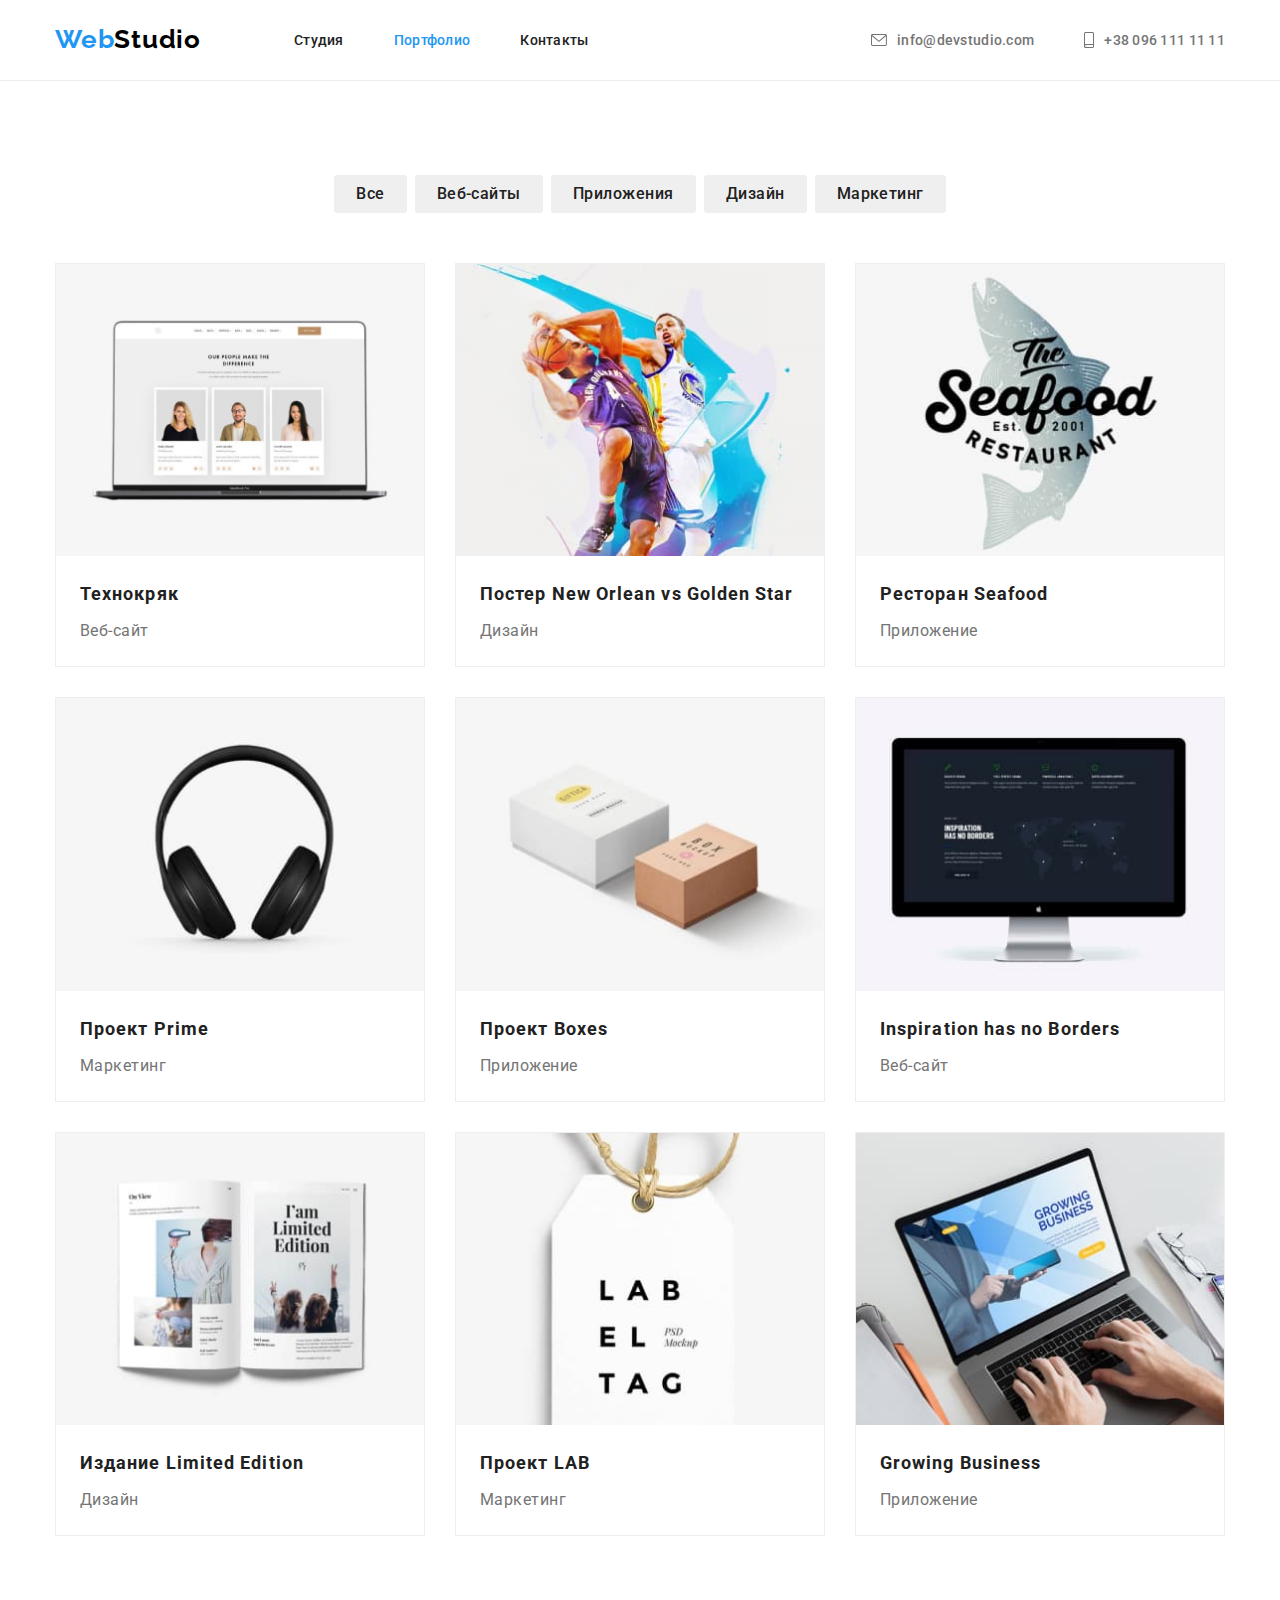
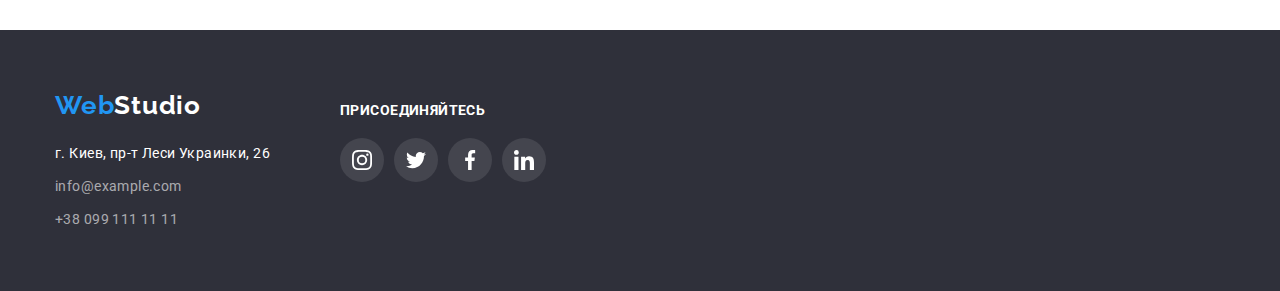
==== portfolio.html @ 97692de7 "add files" ====
<!DOCTYPE html>
<html lang="en">
  <head>
    <meta charset="UTF-8" />
    <meta http-equiv="X-UA-Compatible" content="IE=edge" />
    <meta name="viewport" content="width=device-width, initial-scale=1.0" />
    <title>Портфолио</title>
    <link rel="preconnect" href="https://fonts.gstatic.com" />
    <link
      href="https://fonts.googleapis.com/css2?family=Raleway:wght@400;700&family=Roboto:wght@400;500;700;900&display=swap"
      rel="stylesheet"
    />
    <link rel="stylesheet" href="./css/modern-normalize.css" />
    <link rel="stylesheet" href="./css/styles.css" />
  </head>
  <body>
    <!-- навигация в верху страницы, такая же шапка, как на главной (студия) -->
    <header class="portfolio-header">
      <div class="container">
        <nav class="nav-logo portfolio-nav-logo">
          <a href="./index.html" class="logo-link"
            ><span class="logo-link-part">Web</span>Studio</a
          >
          <ul class="nav-header">
            <li><a href="./index.html" class="nav-header-item">Студия</a></li>
            <li>
              <a href="" class="nav-header-item current">Портфолио</a>
            </li>
            <li><a href="" class="nav-header-item">Контакты</a></li>
          </ul>
          <ul class="header-contacts">
            <li>
              <a href="mailto:info@devstudio.com" class="header-contacts-item">
                <svg class="icon-mail" width="16" height="12">
                  <use
                    href="./images/icons/symbol-defs.svg#icon-envelope"
                  ></use>
                </svg>
                info@devstudio.com</a
              >
            </li>
            <li>
              <a href="tel:+380961111111" class="header-contacts-item">
                <svg class="icon-smartphone" width="10" height="16">
                  <use
                    href="./images/icons/symbol-defs.svg#icon-smartphone"
                  ></use>
                </svg>
                +38 096 111 11 11</a
              >
            </li>
          </ul>
        </nav>
      </div>
    </header>

    <main>
      <h1 class="visually-hidden">Примеры работ</h1>
      <!-- кнопки фильтр примеров работ -->
      <section class="portfolio container">
        <ul class="portfolio-button-list">
          <li><button type="button" class="works-button">Все</button></li>
          <li>
            <button type="button" class="works-button">Веб-сайты</button>
          </li>
          <li>
            <button type="button" class="works-button">Приложения</button>
          </li>
          <li><button type="button" class="works-button">Дизайн</button></li>
          <li>
            <button type="button" class="works-button">Маркетинг</button>
          </li>
        </ul>
        <!-- карточки примеров работ -->
        <ul class="card-set">
          <li class="card-set-item">
            <a href="#">
              <img src="./images/technocryak.jpg" alt="Технокряк" />
              <div class="card-set-text">
                <h2 class="works-cart-title">Технокряк</h2>
                <p class="works-cart-text">Веб-сайт</p>
              </div>
            </a>
          </li>
          <li class="card-set-item">
            <a href="#">
              <img
                src="./images/neworleangoldenstar.jpg"
                alt="Постер New Orlean vs Golden Star"
              />
              <div class="card-set-text">
                <h2 class="works-cart-title">
                  Постер New Orlean vs Golden Star
                </h2>
                <p class="works-cart-text">Дизайн</p>
              </div>
            </a>
          </li>
          <li class="card-set-item">
            <a href="">
              <img src="./images/seafood.jpg" alt="Ресторан Seafood" />
              <div class="card-set-text">
                <h2 class="works-cart-title">Ресторан Seafood</h2>
                <p class="works-cart-text">Приложение</p>
              </div>
            </a>
          </li>
          <li class="card-set-item">
            <a href="#">
              <img src="./images/prime.jpg" alt="Проект Prime" />
              <div class="card-set-text">
                <h2 class="works-cart-title">Проект Prime</h2>
                <p class="works-cart-text">Маркетинг</p>
              </div>
            </a>
          </li>
          <li class="card-set-item">
            <a href="#">
              <img src="./images/boxes.jpg" alt="Проект Boxes" />
              <div class="card-set-text">
                <h2 class="works-cart-title">Проект Boxes</h2>
                <p class="works-cart-text">Приложение</p>
              </div>
            </a>
          </li>
          <li class="card-set-item">
            <a href="#">
              <img
                src="./images/inspirationhasnoborders.jpg"
                alt="Inspiration has no Borders"
              />
              <div class="card-set-text">
                <h2 class="works-cart-title">Inspiration has no Borders</h2>
                <p class="works-cart-text">Веб-сайт</p>
              </div>
            </a>
          </li>
          <li class="card-set-item">
            <a href="#">
              <img
                src="./images/limitededition.jpg"
                alt="Издание Limited Edition"
              />
              <div class="card-set-text">
                <h2 class="works-cart-title">Издание Limited Edition</h2>
                <p class="works-cart-text">Дизайн</p>
              </div>
            </a>
          </li>
          <li class="card-set-item">
            <a href="#">
              <img src="./images/lab.jpg" alt="Проект LAB" />
              <div class="card-set-text">
                <h2 class="works-cart-title">Проект LAB</h2>
                <p class="works-cart-text">Маркетинг</p>
              </div>
            </a>
          </li>
          <li class="card-set-item">
            <a href="#">
              <img src="./images/growingbusiness.jpg" alt="Growing Business" />
              <div class="card-set-text">
                <h2 class="works-cart-title">Growing Business</h2>
                <p class="works-cart-text">Приложение</p>
              </div>
            </a>
          </li>
        </ul>
      </section>
    </main>

    <!-- footer -->
    <footer class="footer">
      <div class="container">
        <div class="footer-contacts-wrapper">
          <a href="./index.html" class="logo-link-footer"
            ><span class="logo-link-part">Web</span>Studio</a
          >
          <address>
            <p class="footer-location-text">г. Киев, пр-т Леси Украинки, 26</p>
            <a href="mailto:info@example.com" class="footer-contacts"
              >info@example.com
            </a>
            <a href="tel:+380991111111" class="footer-contacts"
              >+38 099 111 11 11
            </a>
          </address>
        </div>
        <div class="footer-join">
          <h3>Присоединяйтесь</h3>
          <ul class="footer-social-list">
            <li class="footer-social-item">
              <a href="#" class="footer-social-link">
                <svg width="44" height="44">
                  <use
                    href="./images/icons/symbol-defs.svg#icon-instagram-2"
                  ></use>
                </svg>
              </a>
            </li>
            <li class="footer-social-item">
              <a href="#" class="footer-social-link">
                <svg width="44" height="44">
                  <use
                    href="./images/icons/symbol-defs.svg#icon-twitter-1"
                  ></use>
                </svg>
              </a>
            </li>
            <li class="footer-social-item">
              <a href="#" class="footer-social-link">
                <svg width="44" height="44">
                  <use
                    href="./images/icons/symbol-defs.svg#icon-facebook-1"
                  ></use>
                </svg>
              </a>
            </li>
            <li class="footer-social-item">
              <a href="#" class="footer-social-link">
                <svg width="44" height="44">
                  <use
                    href="./images/icons/symbol-defs.svg#icon-linkedin-1"
                  ></use>
                </svg>
              </a>
            </li>
          </ul>
        </div>
      </div>
    </footer>
  </body>
</html>
---- css/styles.css ----
:root {
  --brand-color: rgba(33, 150, 243, 1);
  --text-blue-color: rgba(33, 150, 243, 1);
  --text-white-color: rgba(255, 255, 255, 1);
  --text-logo-color: rgba(0, 0, 0, 1);
  --text-bold-color: rgba(33, 33, 33, 1);
  --text-main-color: rgba(117, 117, 117, 1);
  --link-hover-color: rgba(33, 150, 243, 1);
  --link-footer-color: rgba(255, 255, 255, 0.6);
  --background-dark: rgba(47, 48, 58, 1);
  --background-light: rgba(245, 244, 250, 1);
  --background-white: rgba(255, 255, 255, 1);

  --card-set-gap: 30px;
}

body {
  font-family: 'Roboto', sans-serif;
  /* font-family: 'Raleway', sans-serif; */
}

h1,
h2,
h3,
h4,
h5,
h6,
p {
  margin: 0;
}

img {
  display: block;
  max-width: 100%;
  height: auto;
}

/* ---COMMON--- */

.section-title {
  font-weight: bold;
  font-size: 36px;
  line-height: 42px;
  text-align: center;
  letter-spacing: 0.03em;
  color: var(--text-bold-color);
}

.nav-header-item.current {
  color: var(--link-hover-color);
}

.visually-hidden {
  position: absolute;
  width: 1px;
  height: 1px;
  margin: -1px;
  border: 0;
  padding: 0;
  white-space: nowrap;
  clip-path: inset(100%);
  clip: rect(0 0 0 0);
  overflow: hidden;
}

/* CONTAINER */
.container {
  width: 1200px;
  padding-left: 15px;
  padding-right: 15px;

  margin-left: auto;
  margin-right: auto;

  /* outline: 1px solid tomato; */
}

/* ---INDEX.HTML--- */

/* HEADER */

.nav-logo,
.nav-header,
.header-contacts {
  display: flex;
}

.nav-logo {
  justify-content: space-between;
  align-items: center;

  padding-top: 24px;
  padding-bottom: 24px;
}

.nav-logo .logo-link {
  font-family: 'Raleway', sans-serif;
  font-weight: bold;
  font-size: 26px;
  line-height: 31px;
  letter-spacing: 0.03em;
  color: var(--text-logo-color);
}

.logo-link {
  margin-right: 93px;
}

.logo-link-part {
  color: var(--brand-color);
}

.nav-header {
  font-weight: 500;
  font-size: 14px;
  line-height: 16px;
  letter-spacing: 0.02em;
}

.nav-header li:not(:first-child) {
  margin-left: 50px;
}

.nav-header-item {
  padding-top: 32px;
  padding-bottom: 19px;

  color: var(--text-bold-color);
}

.nav-header-item:hover,
.nav-header-item:focus {
  color: var(--link-hover-color);
}

.header-contacts {
  font-weight: 500;
  font-size: 14px;
  line-height: 16px;
  letter-spacing: 0.02em;
}

.header-contacts {
  /* margin-left: 331px; */
  margin-left: auto;
}

.header-contacts li:last-child {
  margin-left: 50px;
}

.header-contacts-item {
  display: flex;
  align-items: center;

  color: var(--text-main-color);
}

.header-contacts-item:hover,
.header-contacts-item:focus {
  color: var(--link-hover-color);
}

.icon-mail {
  margin-right: 10px;
  fill: currentColor;
}

.icon-smartphone {
  margin-right: 10px;
  /* fill: var(--text-main-color); */
  fill: currentColor;
}

/* СЕКЦИЯ ЗАКАЗАТЬ УСЛУГУ */

.tagline-section {
  max-width: 1600px;
  /* height: 600px; */
  margin-left: auto;
  margin-right: auto;
  padding-top: 200px;
  padding-bottom: 200px;

  background-color: var(--background-dark);
  background-image: linear-gradient(
      to right,
      rgba(47, 48, 58, 0.4),
      rgba(47, 48, 58, 0.4)
    ),
    url(../images/back-header.jpg);
  background-size: cover;
  background-repeat: no-repeat;
  background-position: center;
  text-align: center;
}

.tagline-section-title {
  /* padding-top: 200px; */
  width: 696px;
  margin-left: auto;
  margin-right: auto;

  font-weight: 900;
  font-size: 44px;
  line-height: 60px;
  /* or 136% */

  letter-spacing: 0.06em;
  text-transform: uppercase;
  color: var(--text-white-color);
}

.tagline-section-order {
  display: inline-block;
  margin-top: 30px;
  /* margin-bottom: 200px; */
  padding: 10px 32px;

  font-weight: bold;
  font-size: 16px;
  line-height: 30px;
  /* identical to box height, or 187% */

  /* text-align: center; */
  letter-spacing: 0.06em;
  color: var(--text-white-color);
  background: var(--brand-color);
  border-radius: 5px;
}

.advantages-section {
  padding-top: 107px;
}

.container.advantages-section ul {
  display: flex;
  justify-content: space-between;
}

/* .advantages-section-list .icon-advantages{
  display: flex;.
  justify-content: center;
  align-items: center;
} */

.icon-advantages-wrapper {
  height: 120px;
  padding: 25px 100px;
  margin-bottom: 30px;

  background-color: var(--background-light);
  border-radius: 4px;
}

.icon-advantages {
  display: block;
  margin-left: auto;
  margin-right: auto;
}

.advantages-section-list li:not(:last-child) {
  margin-right: 30px;
}

.advantages-section-title {
  margin-bottom: 10px;

  font-weight: bold;
  font-size: 14px;
  line-height: 16px;
  letter-spacing: 0.03em;
  text-transform: uppercase;
  color: var(--text-bold-color);
}

.advantages-section-text {
  /* margin-top: 10px; */

  font-size: 14px;
  line-height: 24px;
  /* or 171% */
  letter-spacing: 0.03em;
  color: var(--text-main-color);
}

.busy-section .section-title {
  margin-bottom: 50px;
}

.busy-section {
  padding-top: 94px;
  padding-bottom: 94px;
}

.busy-section-list {
  display: flex;
  justify-content: space-between;
}

.busy-section-list li:not(:last-child) {
  margin-right: 30px;
}

.team-section {
  background-color: var(--background-light);
}

.team-section > .container {
  padding-top: 94px;
  padding-bottom: 94px;
}

.team-section .section-title {
  margin-bottom: 50px;
}

.team-section ul {
  display: flex;
}

.team-section-item {
  border-bottom-left-radius: 4px;
  border-bottom-right-radius: 4px;

  background-color: var(--background-white);
}

.team-section-item:not(:last-child) {
  margin-right: 30px;
}

.team-section-text {
  padding: 30px;
  /* text-align: center; */
}

.team-section-name {
  font-weight: 500;
  font-size: 16px;
  line-height: 19px;
  /* identical to box height */
  text-align: center;
  letter-spacing: 0.03em;
  color: var(--text-bold-color);
}

.team-section-position {
  margin-top: 10px;
  margin-bottom: 16px;

  font-weight: normal;
  font-size: 16px;
  line-height: 19px;
  /* identical to box height */
  text-align: center;
  letter-spacing: 0.03em;
  color: var(--text-main-color);
}

/* .team-social-list {
  margin: 16px 32px 30px 32px;
} */

.team-social-list li:not(:last-child) {
  margin-right: 10px;
}

.team-social-item {
  display: flex;
  justify-content: center;
  align-items: center;
}

.team-social-link {
  display: flex;
  justify-content: center;
  align-items: center;

  width: 44px;
  height: 44px;

  border-radius: 50%;
  color: rgba(175, 177, 184, 1);

  /* outline: 1px solid red; */
}

.team-social-link svg {
  width: 20px;
  height: 20px;
  fill: currentColor;
}

.team-social-link:hover,
.team-social-link:focus {
  background-color: var(--link-hover-color);
  color: var(--text-white-color);
}

/* СЕКЦИЯ ПОСТОЯННЫЕ КЛИЕНТЫ */
.regular-customers .container {
  padding-top: 94px;
  padding-bottom: 94px;

  color: rgba(175, 177, 184, 1);
}

.regular-customers ul {
  display: flex;
}

.regular-customers h2 {
  margin-bottom: 50px;
}

.regular-list li:not(:last-child) {
  margin-right: 30px;
}

.regular-link {
  display: flex;
  justify-content: center;
  align-items: center;

  width: 170px;
  height: 90px;

  color: rgba(175, 177, 184, 1);
  border: 1px solid rgba(175, 177, 184, 1);
  border-radius: 4px;
}

.regular-link svg {
  fill: currentColor;
}

.regular-link:hover,
.regular-link:focus {
  color: var(--link-hover-color);
  border: 1px solid var(--link-hover-color);
}

/* FOOTER */
.footer {
  background-color: var(--background-dark);
}

.footer .container {
  padding-top: 60px;
  padding-bottom: 60px;

  display: flex;
}

.footer-contacts-wrapper {
  margin-right: 70px;
}

.footer ul {
  display: flex;
}

.logo-link-footer {
  display: inline-block;
  margin-bottom: 20px;

  font-family: 'Raleway', sans-serif;
  font-weight: bold;
  font-size: 26px;
  line-height: 31px;
  letter-spacing: 0.03em;
  color: var(--text-white-color);
}

.footer-location-text {
  font-weight: normal;
  font-size: 14px;
  line-height: 24px;
  /* or 171% */
  letter-spacing: 0.03em;
  color: var(--text-white-color);
}

.footer-contacts {
  display: block;
  margin-top: 9px;

  font-weight: normal;
  font-size: 14px;
  line-height: 24px;
  /* or 171% */
  letter-spacing: 0.03em;
  color: var(--link-footer-color);
}

.footer-contacts:hover,
.footer-contacts:focus {
  color: var(--link-hover-color);
}

.footer-join {
  margin-top: 12px;
}

.footer-join h3 {
  margin-bottom: 20px;

  font-weight: bold;
  font-size: 14px;
  line-height: 16px;
  letter-spacing: 0.03em;
  text-transform: uppercase;

  color: var(--text-white-color);
}

.footer-social-list li:not(:last-child) {
  margin-right: 10px;
}

.footer-social-item {
  display: flex;
  justify-content: center;
  align-items: center;
}

.footer-social-link {
  display: flex;
  justify-content: center;
  align-items: center;

  width: 44px;
  height: 44px;

  border-radius: 50%;
  background-color: rgba(255, 255, 255, 0.1);
  color: var(--text-white-color);

  /* outline: 1px solid red; */
}

.footer-social-link svg {
  width: 20px;
  height: 20px;
  fill: currentColor;
}

.footer-social-link:hover,
.footer-social-link:focus {
  background-color: var(--link-hover-color);
  color: var(--text-white-color);
}

/* ---PORTFOLIO.HTML--- */

.portfolio-header {
  border-bottom: 1px solid #ececec;
}

.nav-logo.portfolio-nav-logo {
  padding-bottom: 25px;
}

.portfolio.container {
  padding-top: 94px;
  padding-bottom: 94px;
}

.portfolio-button-list > li:not(:last-child) {
  margin-right: 8px;
}

.portfolio-button-list {
  display: flex;
  justify-content: center;

  margin-bottom: 50px;
}

.works-button {
  display: block;
  padding: 6px 22px;

  font-weight: 500;
  font-size: 16px;
  line-height: 26px;
  /* identical to box height, or 162% */
  text-align: center;
  letter-spacing: 0.03em;

  color: var(--text-bold-color);
  border: none;
  border-radius: 3px;
}

.works-button:hover,
.works-button:focus {
  color: var(--text-white-color);
  background-color: var(--link-hover-color);
  box-shadow: 0px 3px 1px rgba(0, 0, 0, 0.1), 0px 1px 2px rgba(0, 0, 0, 0.08),
    0px 2px 2px rgba(0, 0, 0, 0.12);
}

/* --- CARDS GRID --- */

.card-set {
  display: flex;
  flex-wrap: wrap;
  margin-left: calc(-1 * var(--card-set-gap));
  margin-top: calc(-1 * var(--card-set-gap));
}

.card-set > .card-set-item {
  flex-basis: calc(100% / 3 - var(--card-set-gap));
  margin-left: var(--card-set-gap);
  margin-top: var(--card-set-gap);
}

.card-set-item {
  border: 1px solid #eeeeee;
}

.card-set-item a:hover {
  display: inline-block;
  box-shadow: 0px 1px 1px rgba(0, 0, 0, 0.12), 0px 4px 4px rgba(0, 0, 0, 0.06),
    1px 4px 6px rgba(0, 0, 0, 0.16);
}

.card-set-text {
  padding: 20px 24px;
}

.works-cart-title {
  margin-bottom: 4px;

  font-weight: bold;
  font-size: 18px;
  line-height: 36px;
  /* identical to box height, or 200% */
  letter-spacing: 0.06em;

  color: var(--text-bold-color);
}

.works-cart-text {
  font-weight: normal;
  font-size: 16px;
  line-height: 30px;
  /* identical to box height, or 187% */
  letter-spacing: 0.03em;

  color: var(--text-main-color);
}
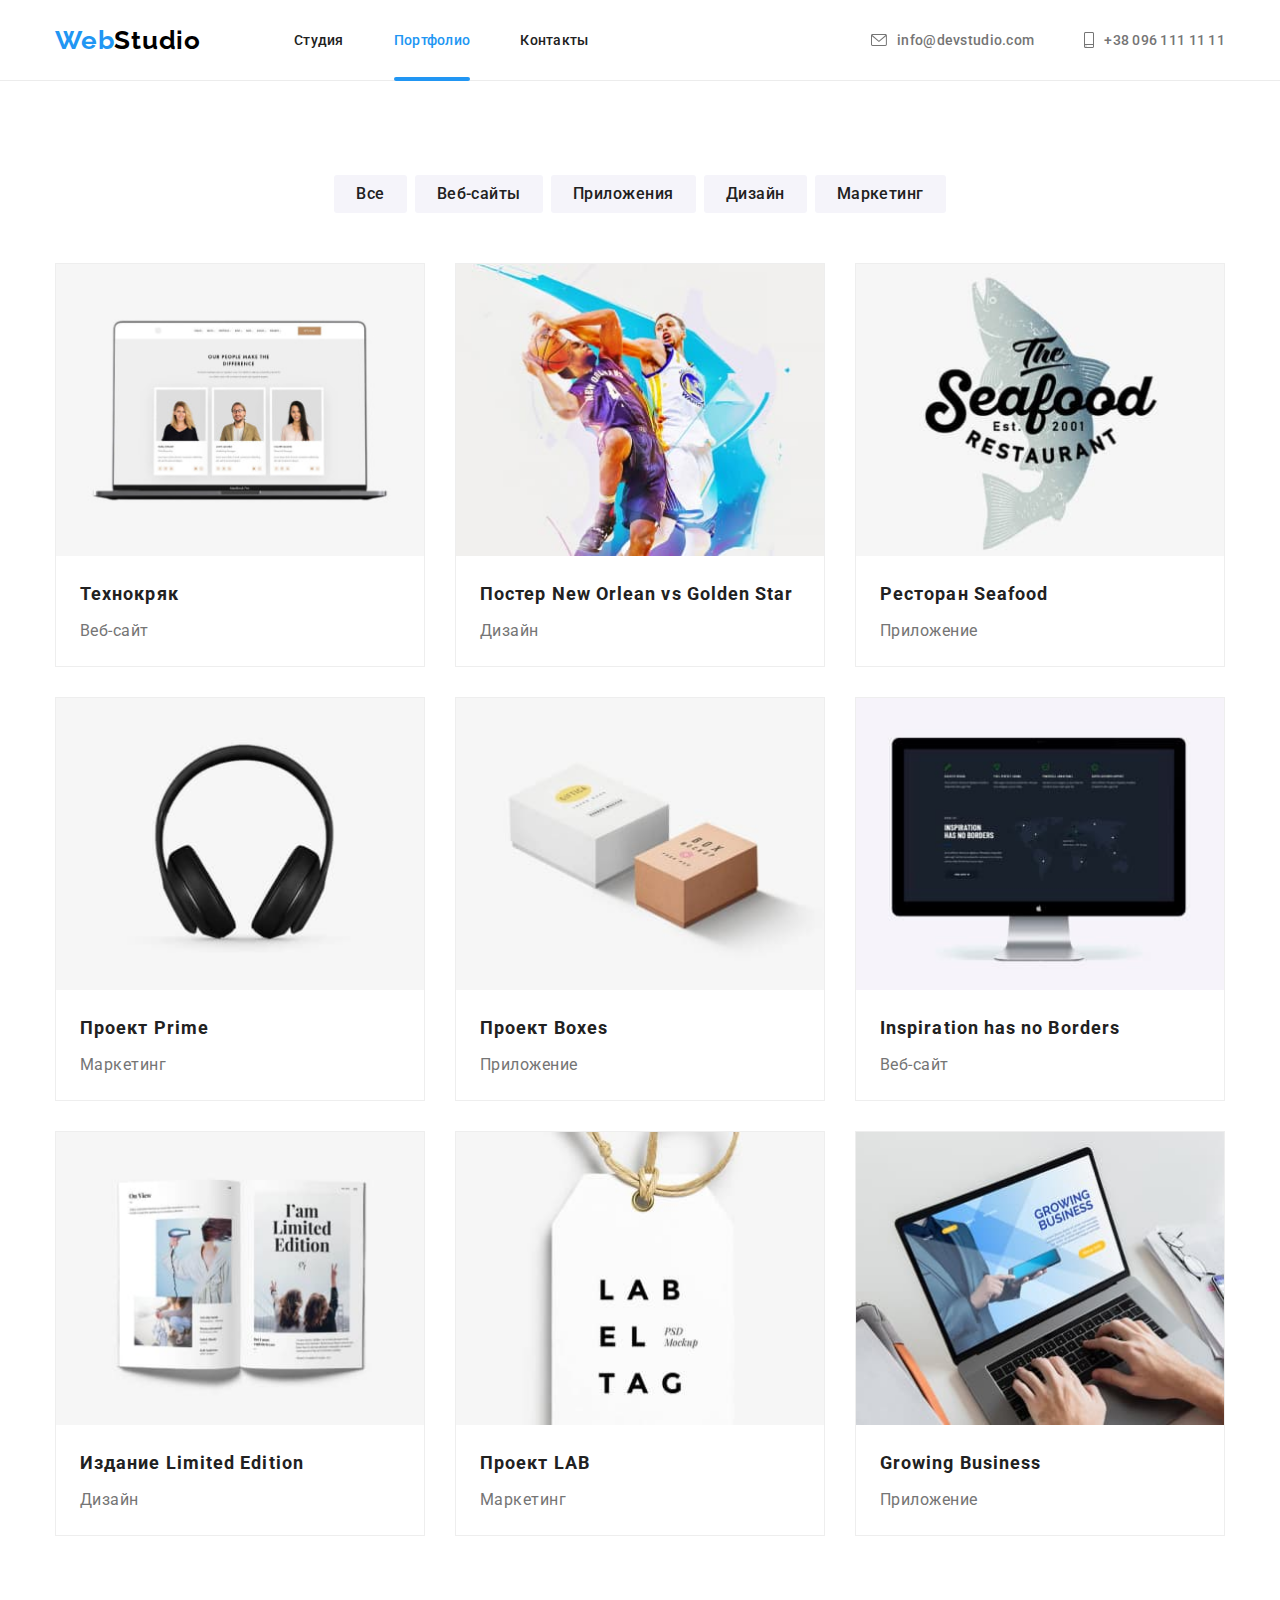
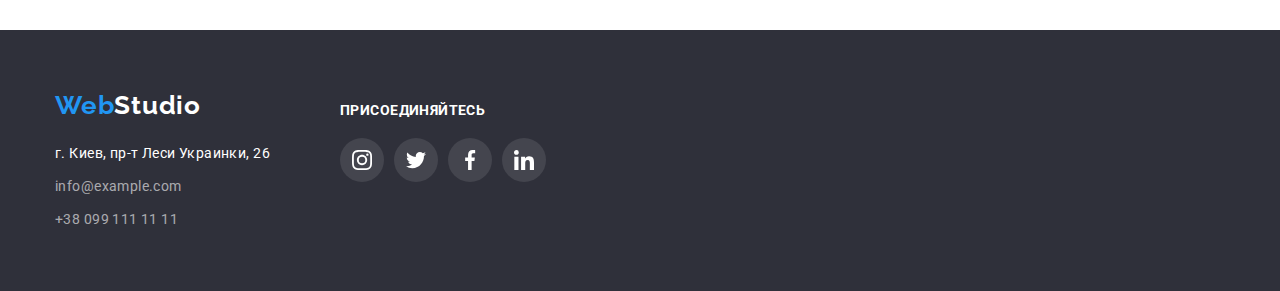
==== commit c51c9237: "upd files" ====
--- a/portfolio.html
+++ b/portfolio.html
@@ -15,9 +15,9 @@
   </head>
   <body>
     <!-- навигация в верху страницы, такая же шапка, как на главной (студия) -->
-    <header class="portfolio-header">
+    <header class="header-section">
       <div class="container">
-        <nav class="nav-logo portfolio-nav-logo">
+        <nav class="nav-logo">
           <a href="./index.html" class="logo-link"
             ><span class="logo-link-part">Web</span>Studio</a
           >
@@ -75,7 +75,14 @@
         <ul class="card-set">
           <li class="card-set-item">
             <a href="#">
-              <img src="./images/technocryak.jpg" alt="Технокряк" />
+              <div class="thumb">
+                <img src="./images/technocryak.jpg" alt="Технокряк" />
+                <p class="card-set-text-overlay">
+                  Технокряк это современная площадка распространения
+                  коронавируса. Компании используют эту платформу для цифрового
+                  шпионажа и атак на защищённые сервера конкурентов.
+                </p>
+              </div>
               <div class="card-set-text">
                 <h2 class="works-cart-title">Технокряк</h2>
                 <p class="works-cart-text">Веб-сайт</p>
@@ -84,10 +91,17 @@
           </li>
           <li class="card-set-item">
             <a href="#">
-              <img
-                src="./images/neworleangoldenstar.jpg"
-                alt="Постер New Orlean vs Golden Star"
-              />
+              <div class="thumb">
+                <img
+                  src="./images/neworleangoldenstar.jpg"
+                  alt="Постер New Orlean vs Golden Star"
+                />
+                <p class="card-set-text-overlay">
+                  Технокряк это современная площадка распространения
+                  коронавируса. Компании используют эту платформу для цифрового
+                  шпионажа и атак на защищённые сервера конкурентов.
+                </p>
+              </div>
               <div class="card-set-text">
                 <h2 class="works-cart-title">
                   Постер New Orlean vs Golden Star
@@ -98,7 +112,14 @@
           </li>
           <li class="card-set-item">
             <a href="">
-              <img src="./images/seafood.jpg" alt="Ресторан Seafood" />
+              <div class="thumb">
+                <img src="./images/seafood.jpg" alt="Ресторан Seafood" />
+                <p class="card-set-text-overlay">
+                  Технокряк это современная площадка распространения
+                  коронавируса. Компании используют эту платформу для цифрового
+                  шпионажа и атак на защищённые сервера конкурентов.
+                </p>
+              </div>
               <div class="card-set-text">
                 <h2 class="works-cart-title">Ресторан Seafood</h2>
                 <p class="works-cart-text">Приложение</p>
@@ -107,7 +128,14 @@
           </li>
           <li class="card-set-item">
             <a href="#">
-              <img src="./images/prime.jpg" alt="Проект Prime" />
+              <div class="thumb">
+                <img src="./images/prime.jpg" alt="Проект Prime" />
+                <p class="card-set-text-overlay">
+                  Технокряк это современная площадка распространения
+                  коронавируса. Компании используют эту платформу для цифрового
+                  шпионажа и атак на защищённые сервера конкурентов.
+                </p>
+              </div>
               <div class="card-set-text">
                 <h2 class="works-cart-title">Проект Prime</h2>
                 <p class="works-cart-text">Маркетинг</p>
@@ -116,7 +144,14 @@
           </li>
           <li class="card-set-item">
             <a href="#">
-              <img src="./images/boxes.jpg" alt="Проект Boxes" />
+              <div class="thumb">
+                <img src="./images/boxes.jpg" alt="Проект Boxes" />
+                <p class="card-set-text-overlay">
+                  Технокряк это современная площадка распространения
+                  коронавируса. Компании используют эту платформу для цифрового
+                  шпионажа и атак на защищённые сервера конкурентов.
+                </p>
+              </div>
               <div class="card-set-text">
                 <h2 class="works-cart-title">Проект Boxes</h2>
                 <p class="works-cart-text">Приложение</p>
@@ -125,10 +160,17 @@
           </li>
           <li class="card-set-item">
             <a href="#">
-              <img
-                src="./images/inspirationhasnoborders.jpg"
-                alt="Inspiration has no Borders"
-              />
+              <div class="thumb">
+                <img
+                  src="./images/inspirationhasnoborders.jpg"
+                  alt="Inspiration has no Borders"
+                />
+                <p class="card-set-text-overlay">
+                  Технокряк это современная площадка распространения
+                  коронавируса. Компании используют эту платформу для цифрового
+                  шпионажа и атак на защищённые сервера конкурентов.
+                </p>
+              </div>
               <div class="card-set-text">
                 <h2 class="works-cart-title">Inspiration has no Borders</h2>
                 <p class="works-cart-text">Веб-сайт</p>
@@ -137,10 +179,17 @@
           </li>
           <li class="card-set-item">
             <a href="#">
-              <img
-                src="./images/limitededition.jpg"
-                alt="Издание Limited Edition"
-              />
+              <div class="thumb">
+                <img
+                  src="./images/limitededition.jpg"
+                  alt="Издание Limited Edition"
+                />
+                <p class="card-set-text-overlay">
+                  Технокряк это современная площадка распространения
+                  коронавируса. Компании используют эту платформу для цифрового
+                  шпионажа и атак на защищённые сервера конкурентов.
+                </p>
+              </div>
               <div class="card-set-text">
                 <h2 class="works-cart-title">Издание Limited Edition</h2>
                 <p class="works-cart-text">Дизайн</p>
@@ -149,7 +198,14 @@
           </li>
           <li class="card-set-item">
             <a href="#">
-              <img src="./images/lab.jpg" alt="Проект LAB" />
+              <div class="thumb">
+                <img src="./images/lab.jpg" alt="Проект LAB" />
+                <p class="card-set-text-overlay">
+                  Технокряк это современная площадка распространения
+                  коронавируса. Компании используют эту платформу для цифрового
+                  шпионажа и атак на защищённые сервера конкурентов.
+                </p>
+              </div>
               <div class="card-set-text">
                 <h2 class="works-cart-title">Проект LAB</h2>
                 <p class="works-cart-text">Маркетинг</p>
@@ -158,7 +214,17 @@
           </li>
           <li class="card-set-item">
             <a href="#">
-              <img src="./images/growingbusiness.jpg" alt="Growing Business" />
+              <div class="thumb">
+                <img
+                  src="./images/growingbusiness.jpg"
+                  alt="Growing Business"
+                />
+                <p class="card-set-text-overlay">
+                  Технокряк это современная площадка распространения
+                  коронавируса. Компании используют эту платформу для цифрового
+                  шпионажа и атак на защищённые сервера конкурентов.
+                </p>
+              </div>
               <div class="card-set-text">
                 <h2 class="works-cart-title">Growing Business</h2>
                 <p class="works-cart-text">Приложение</p>
--- a/css/styles.css
+++ b/css/styles.css
@@ -12,6 +12,8 @@
   --background-white: rgba(255, 255, 255, 1);
 
   --card-set-gap: 30px;
+
+  --func-cubic: cubic-bezier(0.4, 0, 0.2, 1);
 }
 
 body {
@@ -63,6 +65,64 @@
   overflow: hidden;
 }
 
+/* MODALS */
+
+.backdrop {
+  position: fixed;
+  top: 0;
+  left: 0;
+  width: 100%;
+  height: 100%;
+  background-color: rgba(0, 0, 0, 0.2);
+
+  opacity: 1;
+
+  transition: opacity 250ms var(--func-cubic);
+}
+
+.backdrop.is-hidden {
+  opacity: 0;
+  pointer-events: none;
+}
+
+.backdrop.is-hidden .modal {
+  transform: translate(-50%, -50%) scale(1.1);
+}
+
+.modal {
+  position: absolute;
+  top: 50%;
+  left: 50%;
+
+  min-width: 528px;
+  min-height: 581px;
+
+  padding: 40px;
+
+  background-color: #fff;
+
+  transform: translate(-50%, -50%) scale(1);
+
+  transition: transform 250ms var(--func-cubic);
+}
+
+.button-modal-close {
+  position: relative;
+
+  border-radius: 50%;
+  color: #fff;
+}
+
+/* .button-modal-close div {
+  position: absolute;
+  top: 0;
+  left: 0;
+} */
+
+.button-modal-close-icon {
+  fill: currentColor;
+}
+
 /* CONTAINER */
 .container {
   width: 1200px;
@@ -79,6 +139,10 @@
 
 /* HEADER */
 
+.header-section {
+  border-bottom: 1px solid #ececec;
+}
+
 .nav-logo,
 .nav-header,
 .header-contacts {
@@ -89,8 +153,8 @@
   justify-content: space-between;
   align-items: center;
 
-  padding-top: 24px;
-  padding-bottom: 24px;
+  /* padding-top: 24px;
+  padding-bottom: 24px; */
 }
 
 .nav-logo .logo-link {
@@ -104,6 +168,8 @@
 
 .logo-link {
   margin-right: 93px;
+  padding-top: 24px;
+  padding-bottom: 24px;
 }
 
 .logo-link-part {
@@ -117,20 +183,41 @@
   letter-spacing: 0.02em;
 }
 
+.nav-header li {
+  position: relative;
+}
+
 .nav-header li:not(:first-child) {
   margin-left: 50px;
 }
 
 .nav-header-item {
+  display: inline-block;
   padding-top: 32px;
-  padding-bottom: 19px;
+  padding-bottom: 32px;
 
   color: var(--text-bold-color);
+
+  transition: color 250ms var(--func-cubic);
 }
 
 .nav-header-item:hover,
 .nav-header-item:focus {
   color: var(--link-hover-color);
+}
+
+.nav-header-item.current::after {
+  content: '';
+
+  position: absolute;
+  left: 0;
+  bottom: -1px;
+
+  display: block;
+  width: 100%;
+  height: 4px;
+  background-color: var(--brand-color);
+  border-radius: 2px;
 }
 
 .header-contacts {
@@ -154,6 +241,8 @@
   align-items: center;
 
   color: var(--text-main-color);
+
+  transition: color 250ms var(--func-cubic);
 }
 
 .header-contacts-item:hover,
@@ -298,6 +387,28 @@
   justify-content: space-between;
 }
 
+.busy-section-list li {
+  position: relative;
+}
+
+.busy-section-list p {
+  position: absolute;
+  bottom: 0;
+  padding-top: 27px;
+  padding-bottom: 27px;
+
+  width: 100%;
+  text-align: center;
+
+  font-weight: bold;
+  font-size: 14px;
+  line-height: 16px;
+  letter-spacing: 0.03em;
+  text-transform: uppercase;
+  color: var(--text-white-color);
+  background-color: rgba(47, 48, 58, 0.8);
+}
+
 .busy-section-list li:not(:last-child) {
   margin-right: 30px;
 }
@@ -383,6 +494,9 @@
   border-radius: 50%;
   color: rgba(175, 177, 184, 1);
 
+  transition: background-color 250ms var(--func-cubic),
+    color 250ms var(--func-cubic);
+
   /* outline: 1px solid red; */
 }
 
@@ -429,6 +543,8 @@
   color: rgba(175, 177, 184, 1);
   border: 1px solid rgba(175, 177, 184, 1);
   border-radius: 4px;
+
+  transition: color 250ms var(--func-cubic), border 250ms var(--func-cubic);
 }
 
 .regular-link svg {
@@ -492,6 +608,8 @@
   /* or 171% */
   letter-spacing: 0.03em;
   color: var(--link-footer-color);
+
+  transition: color 250ms var(--func-cubic);
 }
 
 .footer-contacts:hover,
@@ -536,6 +654,9 @@
   border-radius: 50%;
   background-color: rgba(255, 255, 255, 0.1);
   color: var(--text-white-color);
+
+  transition: background-color 250ms var(--func-cubic),
+    color 250ms var(--func-cubic);
 
   /* outline: 1px solid red; */
 }
@@ -554,13 +675,13 @@
 
 /* ---PORTFOLIO.HTML--- */
 
-.portfolio-header {
+/* .portfolio-header {
   border-bottom: 1px solid #ececec;
-}
-
-.nav-logo.portfolio-nav-logo {
+} */
+
+/* .nav-logo.portfolio-nav-logo {
   padding-bottom: 25px;
-}
+} */
 
 .portfolio.container {
   padding-top: 94px;
@@ -579,25 +700,29 @@
 }
 
 .works-button {
-  display: block;
+  /* display: block; */
   padding: 6px 22px;
 
   font-weight: 500;
   font-size: 16px;
-  line-height: 26px;
-  /* identical to box height, or 162% */
+  line-height: 1.6; /* identical to box height, or 162% */
   text-align: center;
   letter-spacing: 0.03em;
 
+  background-color: var(--background-light);
   color: var(--text-bold-color);
+
   border: none;
   border-radius: 3px;
+
+  transition: background-color 250ms var(--func-cubic),
+    color 250ms var(--func-cubic);
 }
 
 .works-button:hover,
 .works-button:focus {
-  color: var(--text-white-color);
   background-color: var(--link-hover-color);
+  color: var(--text-white-color);
   box-shadow: 0px 3px 1px rgba(0, 0, 0, 0.1), 0px 1px 2px rgba(0, 0, 0, 0.08),
     0px 2px 2px rgba(0, 0, 0, 0.12);
 }
@@ -621,10 +746,45 @@
   border: 1px solid #eeeeee;
 }
 
+.card-set-item a {
+  transition: box-shadow 250ms var(--func-cubic);
+}
+
+.card-set-item .thumb {
+  position: relative;
+}
+
+.card-set-text-overlay {
+  position: absolute;
+  top: 0;
+  left: 0;
+  width: 100%;
+  height: 100%;
+  background-color: rgba(33, 150, 243, 0.9);
+
+  transform: translateY(100%);
+  opacity: 0;
+  transition: transform 250ms var(--func-cubic), opacity 250ms var(--func-cubic);
+
+  padding: 63px 24px;
+
+  font-size: 18px;
+  line-height: 28px;
+  /* or 156% */
+  letter-spacing: 0.03em;
+  color: var(--text-white-color);
+}
+
 .card-set-item a:hover {
   display: inline-block;
   box-shadow: 0px 1px 1px rgba(0, 0, 0, 0.12), 0px 4px 4px rgba(0, 0, 0, 0.06),
     1px 4px 6px rgba(0, 0, 0, 0.16);
+}
+
+.card-set-item a:hover .card-set-text-overlay,
+.card-set-item a:focus .card-set-text-overlay {
+  transform: translateY(0%);
+  opacity: 1;
 }
 
 .card-set-text {
